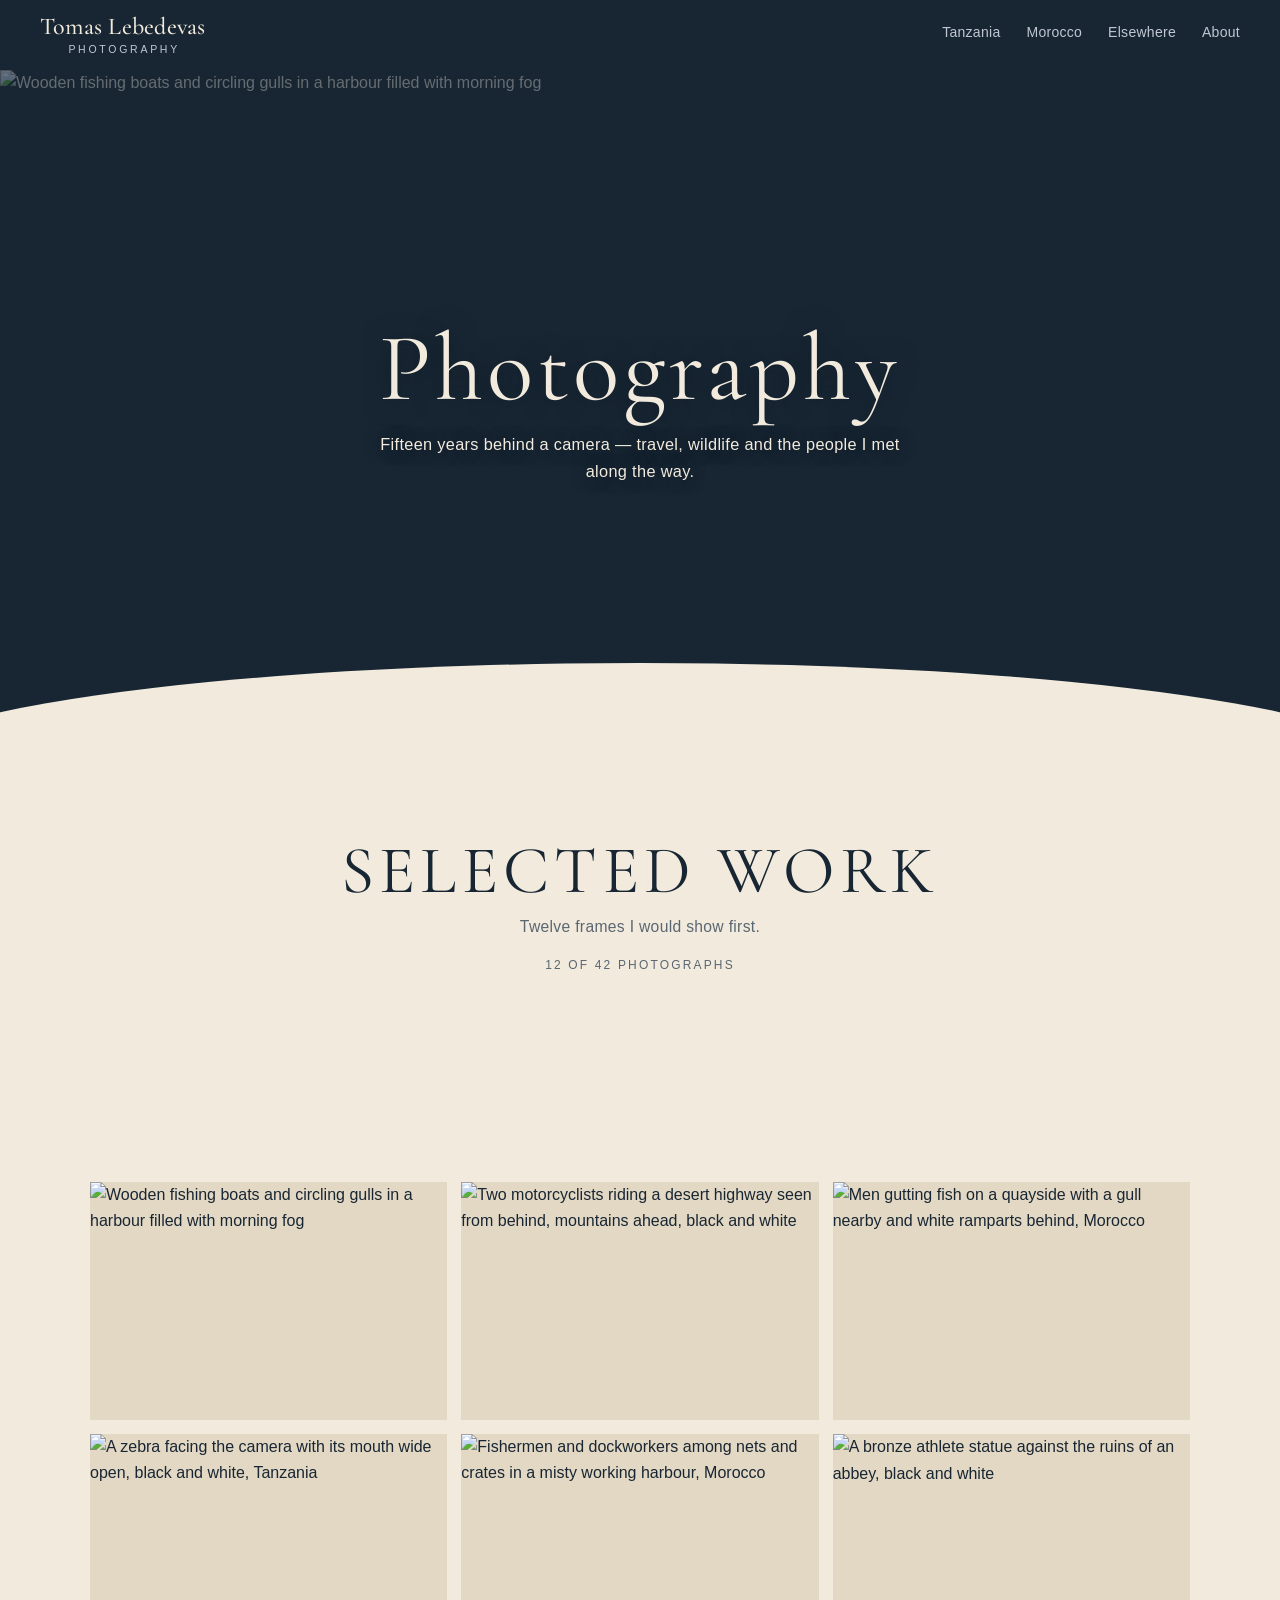
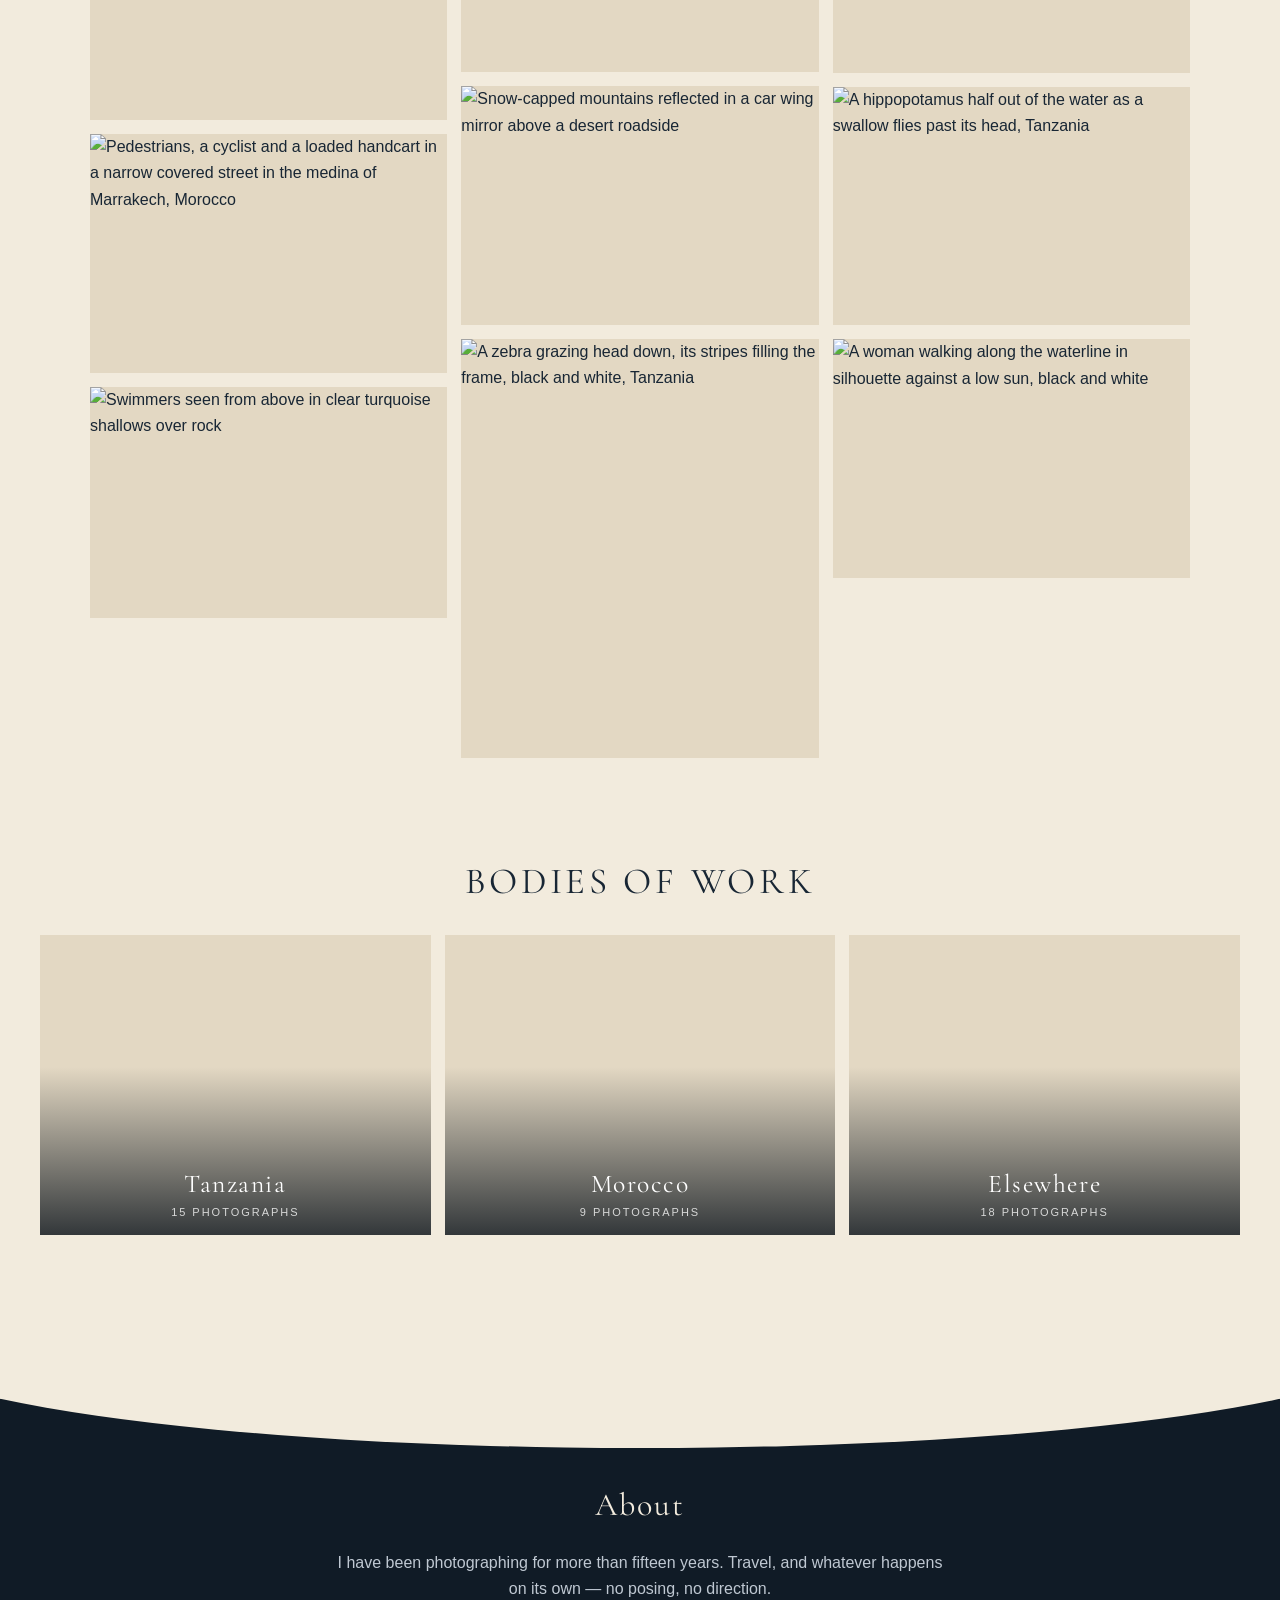
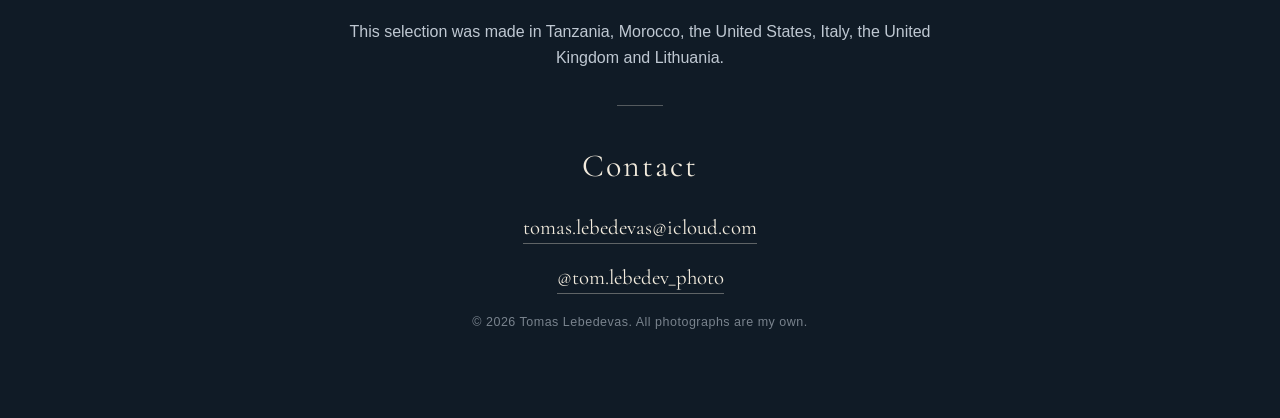
==== index.html @ 030fe17a "SEO: JSON-LD, robots meta, sitemap su nuotraukomis Struktūrizuoti duomenys (WebSite, ImageGallery, a" ====
<!doctype html>
<html lang="en">
<head>
<meta charset="utf-8">
<meta name="viewport" content="width=device-width, initial-scale=1, viewport-fit=cover">
<title>Tomas Lebedevas — Photography</title>
<meta name="description" content="Travel and wildlife photography from Vilnius, Lithuania. Work from Tanzania, Morocco, the United States, Italy and beyond.">
<meta property="og:title" content="Tomas Lebedevas — Photography">
<meta property="og:type" content="website">
<meta property="og:description" content="Travel and wildlife photography from Vilnius, Lithuania. Work from Tanzania, Morocco, the United States, Italy and beyond.">
<meta property="og:url" content="https://tomaslebedevas.photography/">
<meta property="og:image" content="https://tomaslebedevas.photography/og-image.png">
<meta property="og:image:width" content="1200">
<meta property="og:image:height" content="630">
<meta property="og:locale" content="en_GB">
<meta name="twitter:card" content="summary_large_image">
<meta name="robots" content="index, follow, max-image-preview:large, max-snippet:-1">
<link rel="canonical" href="https://tomaslebedevas.photography/">
<link rel="icon" type="image/png" sizes="32x32" href="icons/favicon-32.png">
<link rel="icon" type="image/png" sizes="48x48" href="icons/favicon-48.png">

<link rel="preconnect" href="https://fonts.googleapis.com">
<link rel="preconnect" href="https://fonts.gstatic.com" crossorigin>
<link href="https://fonts.googleapis.com/css2?family=Cormorant+Garamond:wght@400;500&display=swap" rel="stylesheet">
<link rel="stylesheet" href="assets/style.css">

<link rel="manifest" href="manifest.json">
<meta name="theme-color" content="#182634">
<link rel="apple-touch-icon" href="icons/icon-180.png">
<meta name="apple-mobile-web-app-capable" content="yes">
<meta name="apple-mobile-web-app-status-bar-style" content="black-translucent">
<meta name="apple-mobile-web-app-title" content="Photography">
<meta name="mobile-web-app-capable" content="yes">
</head>
<body>
<script type="application/ld+json">
{
  "@context": "https://schema.org",
  "@graph": [
    {
      "@type": "WebSite",
      "@id": "https://tomaslebedevas.photography/#website",
      "name": "Tomas Lebedevas \u2014 Photography",
      "url": "https://tomaslebedevas.photography/",
      "inLanguage": "en",
      "publisher": { "@id": "https://tomaslebedevas.photography/#tomas" }
    },
    {
      "@type": "ImageGallery",
      "@id": "https://tomaslebedevas.photography/",
      "name": "Tomas Lebedevas \u2014 Photography",
      "description": "Travel and wildlife photography from Vilnius, Lithuania. Work from Tanzania, Morocco, the United States, Italy and beyond.",
      "url": "https://tomaslebedevas.photography/",
      "inLanguage": "en",
      "primaryImageOfPage": "https://tomaslebedevas.photography/photos/hero/harbour-2000.jpg",
      "isPartOf": { "@id": "https://tomaslebedevas.photography/#website" },
      "author": { "@id": "https://tomaslebedevas.photography/#tomas" },
      "copyrightHolder": { "@id": "https://tomaslebedevas.photography/#tomas" },
      "hasPart": [
        { "@type": "ImageGallery", "name": "Tanzania",  "url": "https://tomaslebedevas.photography/tanzania.html" },
        { "@type": "ImageGallery", "name": "Morocco",   "url": "https://tomaslebedevas.photography/morocco.html" },
        { "@type": "ImageGallery", "name": "Elsewhere", "url": "https://tomaslebedevas.photography/elsewhere.html" }
      ]
    },
    {
      "@type": "Person",
      "@id": "https://tomaslebedevas.photography/#tomas",
      "name": "Tomas Lebedevas",
      "jobTitle": "Photographer",
      "url": "https://tomaslebedevas.photography/",
      "image": "https://tomaslebedevas.photography/og-image.png",
      "email": "tomas.lebedevas@icloud.com",
      "sameAs": ["https://www.instagram.com/tom.lebedev_photo/"],
      "address": { "@type": "PostalAddress", "addressLocality": "Vilnius", "addressCountry": "LT" },
      "knowsAbout": ["Travel photography", "Wildlife photography", "Street photography"]
    }
  ]
}
</script>
<header class="site-header">
  <a class="brand" href="index.html">Tomas Lebedevas<span>Photography</span></a>
  <nav>
    <a href="tanzania.html">Tanzania</a>
    <a href="morocco.html">Morocco</a>
    <a href="elsewhere.html">Elsewhere</a>
    <a href="index.html#about">About</a>
  </nav>
</header>
<section class="hero">
  <img class="hero__foto" src="photos/hero/harbour-2000.jpg" srcset="photos/hero/harbour-900.jpg 900w, photos/hero/harbour-1400.jpg 1400w, photos/hero/harbour-2000.jpg 2000w" sizes="100vw" alt="Wooden fishing boats and circling gulls in a harbour filled with morning fog" width="2000" height="1335" fetchpriority="high" decoding="async">
  <div class="hero__vidus">
    <h1>Photography</h1>
    <p>Fifteen years behind a camera &mdash; travel, wildlife and the people
       I met along the way.</p>
  </div>
  <div class="lankas"></div>
</section>

<main id="work">
<!-- GALLERY:START -->
<section class="sekcija" id="selected">
  <div class="sekcija__juosta sekcija__juosta--sviesi">
    <h2>Selected work</h2>
    <p>Twelve frames I would show first.</p>
    <span class="sekcija__kiekis">12 of 42 photographs</span>
  </div>
  <div class="galerija">
    <figure class="tile" role="button" tabindex="0" data-full="photos/full/Travel/DSC_0059%20%282%29.jpg">
      <img src="photos/thumb/Travel/DSC_0059%20%282%29.jpg" srcset="photos/thumb-sm/Travel/DSC_0059%20%282%29.jpg 400w, photos/thumb/Travel/DSC_0059%20%282%29.jpg 700w" sizes="(max-width:620px) 100vw, (max-width:900px) 50vw, (max-width:1220px) 33vw, 380px" alt="Wooden fishing boats and circling gulls in a harbour filled with morning fog" width="700" height="467" loading="eager" fetchpriority="high" decoding="async">
      <figcaption>Harbour in the fog</figcaption>
    </figure>
    <figure class="tile" role="button" tabindex="0" data-full="photos/full/Wildlife/DSC_0916.jpg">
      <img src="photos/thumb/Wildlife/DSC_0916.jpg" srcset="photos/thumb-sm/Wildlife/DSC_0916.jpg 400w, photos/thumb/Wildlife/DSC_0916.jpg 700w" sizes="(max-width:620px) 100vw, (max-width:900px) 50vw, (max-width:1220px) 33vw, 380px" alt="A zebra facing the camera with its mouth wide open, black and white, Tanzania" width="700" height="560" loading="eager" fetchpriority="high" decoding="async">
      <figcaption>Zebra yawning</figcaption>
    </figure>
    <figure class="tile" role="button" tabindex="0" data-full="photos/full/Travel/DSC_0008.jpg" data-vieta="Marrakech">
      <img src="photos/thumb/Travel/DSC_0008.jpg" srcset="photos/thumb-sm/Travel/DSC_0008.jpg 400w, photos/thumb/Travel/DSC_0008.jpg 700w" sizes="(max-width:620px) 100vw, (max-width:900px) 50vw, (max-width:1220px) 33vw, 380px" alt="Pedestrians, a cyclist and a loaded handcart in a narrow covered street in the medina of Marrakech, Morocco" width="700" height="468" loading="lazy" decoding="async">
      <figcaption>Marrakech alley</figcaption>
    </figure>
    <figure class="tile" role="button" tabindex="0" data-full="photos/full/People/DSC_0683.jpg">
      <img src="photos/thumb/People/DSC_0683.jpg" srcset="photos/thumb-sm/People/DSC_0683.jpg 400w, photos/thumb/People/DSC_0683.jpg 700w" sizes="(max-width:620px) 100vw, (max-width:900px) 50vw, (max-width:1220px) 33vw, 380px" alt="Swimmers seen from above in clear turquoise shallows over rock" width="700" height="454" loading="lazy" decoding="async">
      <figcaption>Clear water</figcaption>
    </figure>
    <figure class="tile" role="button" tabindex="0" data-full="photos/full/Travel/_DSC0031.jpg">
      <img src="photos/thumb/Travel/_DSC0031.jpg" srcset="photos/thumb-sm/Travel/_DSC0031.jpg 400w, photos/thumb/Travel/_DSC0031.jpg 700w" sizes="(max-width:620px) 100vw, (max-width:900px) 50vw, (max-width:1220px) 33vw, 380px" alt="Two motorcyclists riding a desert highway seen from behind, mountains ahead, black and white" width="700" height="467" loading="lazy" decoding="async">
      <figcaption>Motorcycles in the desert</figcaption>
    </figure>
    <figure class="tile" role="button" tabindex="0" data-full="photos/full/People/DSC_0080%20%282%29.jpg">
      <img src="photos/thumb/People/DSC_0080%20%282%29.jpg" srcset="photos/thumb-sm/People/DSC_0080%20%282%29.jpg 400w, photos/thumb/People/DSC_0080%20%282%29.jpg 700w" sizes="(max-width:620px) 100vw, (max-width:900px) 50vw, (max-width:1220px) 33vw, 380px" alt="Fishermen and dockworkers among nets and crates in a misty working harbour, Morocco" width="700" height="467" loading="lazy" decoding="async">
      <figcaption>Fishing harbour</figcaption>
    </figure>
    <figure class="tile" role="button" tabindex="0" data-full="photos/full/Travel/_DSC0162-2.jpg">
      <img src="photos/thumb/Travel/_DSC0162-2.jpg" srcset="photos/thumb-sm/Travel/_DSC0162-2.jpg 400w, photos/thumb/Travel/_DSC0162-2.jpg 700w" sizes="(max-width:620px) 100vw, (max-width:900px) 50vw, (max-width:1220px) 33vw, 380px" alt="Snow-capped mountains reflected in a car wing mirror above a desert roadside" width="700" height="467" loading="lazy" decoding="async">
      <figcaption>Mountains in the mirror</figcaption>
    </figure>
    <figure class="tile" role="button" tabindex="0" data-full="photos/full/Wildlife/DSC_0154-2.jpg">
      <img src="photos/thumb/Wildlife/DSC_0154-2.jpg" srcset="photos/thumb-sm/Wildlife/DSC_0154-2.jpg 400w, photos/thumb/Wildlife/DSC_0154-2.jpg 700w" sizes="(max-width:620px) 100vw, (max-width:900px) 50vw, (max-width:1220px) 33vw, 380px" alt="A zebra grazing head down, its stripes filling the frame, black and white, Tanzania" width="596" height="700" loading="lazy" decoding="async">
      <figcaption>Stripes up close</figcaption>
    </figure>
    <figure class="tile" role="button" tabindex="0" data-full="photos/full/People/DSC_0318%20%282%29.jpg">
      <img src="photos/thumb/People/DSC_0318%20%282%29.jpg" srcset="photos/thumb-sm/People/DSC_0318%20%282%29.jpg 400w, photos/thumb/People/DSC_0318%20%282%29.jpg 700w" sizes="(max-width:620px) 100vw, (max-width:900px) 50vw, (max-width:1220px) 33vw, 380px" alt="Men gutting fish on a quayside with a gull nearby and white ramparts behind, Morocco" width="700" height="468" loading="lazy" decoding="async">
      <figcaption>Fish market</figcaption>
    </figure>
    <figure class="tile" role="button" tabindex="0" data-full="photos/full/Travel/_DSC0427.jpg" data-vieta="Whitby">
      <img src="photos/thumb/Travel/_DSC0427.jpg" srcset="photos/thumb-sm/Travel/_DSC0427.jpg 400w, photos/thumb/Travel/_DSC0427.jpg 700w" sizes="(max-width:620px) 100vw, (max-width:900px) 50vw, (max-width:1220px) 33vw, 380px" alt="A bronze athlete statue against the ruins of an abbey, black and white" width="700" height="467" loading="lazy" decoding="async">
      <figcaption>Statue among ruins</figcaption>
    </figure>
    <figure class="tile" role="button" tabindex="0" data-full="photos/full/Wildlife/DSC_0167-2.jpg">
      <img src="photos/thumb/Wildlife/DSC_0167-2.jpg" srcset="photos/thumb-sm/Wildlife/DSC_0167-2.jpg 400w, photos/thumb/Wildlife/DSC_0167-2.jpg 700w" sizes="(max-width:620px) 100vw, (max-width:900px) 50vw, (max-width:1220px) 33vw, 380px" alt="A hippopotamus half out of the water as a swallow flies past its head, Tanzania" width="700" height="467" loading="lazy" decoding="async">
      <figcaption>Hippo and swallow</figcaption>
    </figure>
    <figure class="tile" role="button" tabindex="0" data-full="photos/full/People/DSC_0519%20%282%29.jpg">
      <img src="photos/thumb/People/DSC_0519%20%282%29.jpg" srcset="photos/thumb-sm/People/DSC_0519%20%282%29.jpg 400w, photos/thumb/People/DSC_0519%20%282%29.jpg 700w" sizes="(max-width:620px) 100vw, (max-width:900px) 50vw, (max-width:1220px) 33vw, 380px" alt="A woman walking along the waterline in silhouette against a low sun, black and white" width="700" height="467" loading="lazy" decoding="async">
      <figcaption>Along the shore</figcaption>
    </figure>
  </div>
</section>

<section class="kunai">
  <h2>Bodies of work</h2>
  <div class="kunai__eile">
    <a class="kunas" href="tanzania.html">
      <img src="photos/thumb/Wildlife/DSC_0916.jpg" srcset="photos/thumb-sm/Wildlife/DSC_0916.jpg 400w, photos/thumb/Wildlife/DSC_0916.jpg 700w" sizes="(max-width:620px) 100vw, 33vw" alt="" width="700" height="560" loading="lazy" decoding="async">
      <span class="kunas__vardas">Tanzania</span>
      <span class="kunas__kiekis">15 photographs</span>
    </a>
    <a class="kunas" href="morocco.html">
      <img src="photos/thumb/Travel/DSC_0008.jpg" srcset="photos/thumb-sm/Travel/DSC_0008.jpg 400w, photos/thumb/Travel/DSC_0008.jpg 700w" sizes="(max-width:620px) 100vw, 33vw" alt="" width="700" height="468" loading="lazy" decoding="async">
      <span class="kunas__vardas">Morocco</span>
      <span class="kunas__kiekis">9 photographs</span>
    </a>
    <a class="kunas" href="elsewhere.html">
      <img src="photos/thumb/Travel/DSC_0059%20%282%29.jpg" srcset="photos/thumb-sm/Travel/DSC_0059%20%282%29.jpg 400w, photos/thumb/Travel/DSC_0059%20%282%29.jpg 700w" sizes="(max-width:620px) 100vw, 33vw" alt="" width="700" height="467" loading="lazy" decoding="async">
      <span class="kunas__vardas">Elsewhere</span>
      <span class="kunas__kiekis">18 photographs</span>
    </a>
  </div>
</section>
<!-- GALLERY:END -->
</main>

<footer class="puslapio-galas" id="about">
  <div class="lankas lankas--virsus"></div>
  <div class="vidus">
    <h2>About</h2>
    <p>
      I have been photographing for more than fifteen years. Travel, and whatever
      happens on its own &mdash; no posing, no direction.
    </p>
    <p>
      This selection was made in Tanzania, Morocco, the United States, Italy,
      the United Kingdom and Lithuania.
    </p>

    <div class="skyrikis"></div>

    <h2 id="contact">Contact</h2>
    <p><a class="pastas" href="mailto:tomas.lebedevas@icloud.com">tomas.lebedevas@icloud.com</a></p>
    <p><a class="pastas" href="https://www.instagram.com/tom.lebedev_photo/" target="_blank" rel="me noopener">@tom.lebedev_photo</a></p>
    <p class="fine">&copy; 2026 Tomas Lebedevas. All photographs are my own.</p>
  </div>
</footer>

<div class="lightbox" id="lightbox" role="dialog" aria-modal="true" aria-label="Photo viewer" hidden>
  <button class="lb-close" id="lbClose" aria-label="Close">&times;</button>
  <button class="lb-nav lb-prev" id="lbPrev" aria-label="Previous">&#8249;</button>
  <img id="lbImg" alt="">
  <button class="lb-nav lb-next" id="lbNext" aria-label="Next">&#8250;</button>
  <div class="lb-caption" id="lbCaption"></div>
</div>

<script src="assets/app.js"></script>
<script>
  if ("serviceWorker" in navigator) {
    window.addEventListener("load", function () { navigator.serviceWorker.register("sw.js"); });
  }
</script>
</body>
</html>
---- assets/style.css ----
/* ===================================================================
   Tomas Lebedevas — Fotografija
   Rašalo mėlyna + smėlis, serifinė tipografija, teminės sekcijos.
   =================================================================== */

:root{
  /* Paletė: rašalo mėlyna + smėlis. Mėlyna sąmoningai gili ir
     prislopinta - tokia tamsi veikia beveik kaip juoda ir nekonkuruoja
     su kadrais, bet spalva dar atpažįstama. Šiltas smėlis atsveria. */
  --tamsi:      #182634;
  --tamsi-gili: #101b26;
  --krem:       #f2ebdd;
  --krem-sokis: #e3d8c3;   /* plyteles fonas, kol nuotrauka dar nekrauta */
  --tekstas:    #182634;
  --tekstas-svelnus: #5a6672;
  --ant-tamsios: #f2ebdd;
  --ant-tamsios-svelnus: #bfc8d2;
  --linija:     #dccfb7;

  --serif: "Cormorant Garamond", Georgia, "Times New Roman", serif;
  --sans: -apple-system, BlinkMacSystemFont, "Segoe UI", Roboto, Helvetica, Arial, sans-serif;

  --max: 1440px;
  --tarpas: 14px;

  /* Galerijos stulpeliu kiekis. Keiciamas per media uzklausas ir
     atskirai "Selected work" sekcijai, todel visur tik viena vieta. */
  --stulpeliai: 4;

  /* Lipni antraste. Naudojama ir sekciju scroll-margin skaiciavimui,
     kad nuoroda i #travel nenuslinktu po antraste. */
  --antrastes-h: 72px;
}

*{box-sizing:border-box}
html{scroll-behavior:smooth}
body{
  margin:0;
  background:var(--krem);
  color:var(--tekstas);
  font:16px/1.65 var(--sans);
  -webkit-font-smoothing:antialiased;
}
a{color:inherit;text-decoration:none}
img{max-width:100%}

/* --- Antraštė ------------------------------------------------------ */
.site-header{
  position:sticky;top:0;z-index:60;
  display:flex;align-items:center;justify-content:space-between;gap:24px;
  padding:calc(14px + env(safe-area-inset-top)) calc(40px + env(safe-area-inset-right)) 14px calc(40px + env(safe-area-inset-left));
  background:var(--tamsi);
  color:var(--ant-tamsios);
}
/* Vardas ir po juo smulkus "Photography" - identiteto zenklas, o ne
   viena ilga eilute. Ta pati smulki isretinta tipografija kaip
   .sekcija__kiekis ir lightbox meta eiluteje. */
.brand{
  display:block;
  font-family:var(--serif);
  font-size:24px;font-weight:500;letter-spacing:.01em;line-height:1.12;
}
.brand span{
  display:block;
  margin-top:3px;
  font-family:var(--sans);
  font-size:10.5px;font-weight:400;
  letter-spacing:.26em;text-transform:uppercase;
  color:var(--ant-tamsios-svelnus);
  /* Centruojam po vardu. Del letter-spacing po paskutine raide lieka
     tarpas, todel be sios kompensacijos eilute optiskai pasislinktu
     i desine. */
  text-align:center;
  margin-right:-.26em;
}
.site-header nav{display:flex;gap:26px;font-size:14px;letter-spacing:.02em}
.site-header nav a{color:var(--ant-tamsios-svelnus);padding-bottom:3px;border-bottom:1px solid transparent}
.site-header nav a:hover{color:var(--ant-tamsios);border-bottom-color:var(--ant-tamsios)}
/* Kuriame puslapyje esam - zymima generuojant HTML. */
.site-header nav a[aria-current]{color:var(--ant-tamsios);border-bottom-color:var(--ant-tamsios)}

/* --- Titulinio įžanga: nuotrauka per visą plotį ---------------------- */
/* Fotografo puslapyje pirmas ekranas turi buti fotografija, o ne
   spalvotas staciakampis. Kadras parinktas blankus ir miglotas -
   tekstas ant jo gulasi nekonkuruodamas. */
.hero{
  position:relative;
  min-height:min(78vh,780px);
  display:flex;align-items:center;justify-content:center;
  overflow:hidden;
  background:var(--tamsi);
  color:var(--ant-tamsios);
}
.hero__foto{
  position:absolute;inset:0;
  width:100%;height:100%;
  object-fit:cover;display:block;
}
/* Uzdanga: be jos tekstas ant sviesaus dangaus nebutu iskaitomas.
   Melynas atspalvis riso hero su palete. */
.hero::after{
  content:'';position:absolute;inset:0;
  background:linear-gradient(rgba(24,38,52,.66),rgba(24,38,52,.34) 45%,rgba(24,38,52,.58));
}
.hero__vidus{
  position:relative;z-index:2;
  text-align:center;
  padding:96px 28px 132px;
}
.hero .lankas{z-index:3}
.hero h1{
  font-family:var(--serif);
  margin:0 0 14px;
  font-size:clamp(3rem,8vw,6rem);
  font-weight:400;letter-spacing:.04em;line-height:1;
  text-shadow:0 1px 24px rgba(10,17,24,.5);
}
.hero p{
  margin:0 auto;max-width:34em;
  color:var(--krem);
  font-size:1.02rem;letter-spacing:.02em;
  text-shadow:0 1px 16px rgba(10,17,24,.6);
}

/* Lenktas perėjimas iš tamsios juostos į kreminę.
   Elipsė platesnė už ekraną, todėl lankas švelnus.
   Rodom tik du: viena ten, kur tamsi puslapio pradzia atsiveria i
   nuotraukas, ir viena puslapio gale. Anksciau ju buvo sesi ir jie
   virto sablonu; be to hero lankas atsidurdavo tarp dvieju tamsiu
   juostu ir palikdavo keista smelio ruozeli. */
.lankas{
  position:absolute;left:-10%;right:-10%;bottom:-1px;
  height:110px;
  background:var(--krem);
  border-radius:50% 50% 0 0 / 100% 100% 0 0;
}
.lankas--virsus{
  top:-1px;bottom:auto;
  border-radius:0 0 50% 50% / 0 0 100% 100%;
}

/* --- Sekcija ------------------------------------------------------- */
.sekcija{
  margin:0 0 10px;
  /* Kad #travel ir kt. nuorodos nenuslystu po lipnia antraste. */
  scroll-margin-top:var(--antrastes-h);
}

.sekcija__juosta{
  position:relative;
  background:var(--tamsi);color:var(--ant-tamsios);
  text-align:center;
  padding:68px 28px 76px;
}
.sekcija__juosta h1,
.sekcija__juosta h2{
  font-family:var(--serif);
  margin:0 0 10px;
  font-size:clamp(2.4rem,6vw,4.2rem);
  font-weight:400;letter-spacing:.08em;text-transform:uppercase;line-height:1;
}
.sekcija__juosta p{
  margin:0 auto;max-width:32em;
  color:var(--ant-tamsios-svelnus);
  font-size:.98rem;letter-spacing:.02em;
}
/* Be opacity: su .7 kontrastas buvo 3.6:1, o tai maziausias
   ir labiausiai isretintas tekstas puslapyje. Dabar 5.6:1. */
.sekcija__kiekis{
  display:block;margin-top:16px;
  font-size:12px;letter-spacing:.18em;text-transform:uppercase;
  color:var(--ant-tamsios-svelnus);
}
/* Tituliniame po hero nuotrauka tamsi juosta butu per sunki - antraste
   ten guli ant smelio. Tamsios juostos lieka darbu puslapiams. */
.sekcija__juosta--sviesi{
  background:none;color:var(--tekstas);
  padding:66px 28px 8px;
}
.sekcija__juosta--sviesi p{color:var(--tekstas-svelnus)}
.sekcija__juosta--sviesi .sekcija__kiekis{color:var(--tekstas-svelnus)}

/* Lankas tik ties pirmaja juosta - ten tamsa atsiveria i nuotraukas. */
.sekcija .lankas{display:none}
.sekcija:first-of-type .sekcija__juosta{
  overflow:hidden;
  padding-bottom:150px;
  /* Hero aukstis islenda trupmeninis, o dvi gretimos vienodos spalvos
     dezes tokiu atveju gali palikti plauko linija. 1px persidengimas
     ta panaikina - tas pats triukas kaip lanko bottom:-1px. */
  margin-top:-1px;
}
.sekcija:first-of-type .sekcija__juosta .lankas{display:block}

/* --- Galerija ------------------------------------------------------ */
/* Murinis isdestymas. Nuotrauku proporcijos ivairios (3:2, 4:5, staciai),
   o tinklelyje su vienoda eilute auksciausias kadras diktavo eiles auksti
   ir po zemesniais likdavo iki 26% tusciu vietu. Stulpeliai supakuoja be
   tarpu ir nieko neapkarpo - kaina tik ta, kad skaitymo eile vertikali. */
.galerija{
  max-width:var(--max);
  margin:0 auto;
  padding:56px calc(40px + env(safe-area-inset-left)) 76px calc(40px + env(safe-area-inset-right));
  column-count:var(--stulpeliai);
  column-gap:var(--tarpas);
}
/* Kuruota atranka - platesni kadrai, maziau stulpeliu. */
#selected .galerija{--stulpeliai:3;max-width:1180px}

.tile{
  break-inside:avoid;
  margin:0 0 var(--tarpas);padding:0;border:0;
  position:relative;overflow:hidden;
  background:var(--krem-sokis);
  cursor:zoom-in;
}
.tile img{
  width:100%;height:auto;display:block;
  transition:transform .6s ease;
}
.tile:hover img{transform:scale(1.035)}
.tile:focus-visible{outline:2px solid var(--tamsi);outline-offset:3px}
.tile figcaption{
  position:absolute;left:0;right:0;bottom:0;
  padding:30px 16px 14px;
  font-family:var(--serif);
  font-size:1.05rem;letter-spacing:.02em;text-align:left;color:#fff;
  background:linear-gradient(transparent,rgba(12,20,28,.8));
  opacity:0;transition:opacity .3s;
}
.tile:hover figcaption,.tile:focus-visible figcaption{opacity:1}

.empty{column-span:all;text-align:center;color:var(--tekstas-svelnus);padding:60px 0}
.empty code{background:var(--krem-sokis);padding:2px 6px;border-radius:3px;font-size:.9em}

/* --- Darbų kūnai (titulinio įėjimai) -------------------------------- */
.kunai{
  max-width:var(--max);
  margin:0 auto;
  padding:8px calc(40px + env(safe-area-inset-left)) 104px calc(40px + env(safe-area-inset-right));
}
.kunai h2{
  font-family:var(--serif);
  font-size:clamp(1.7rem,3vw,2.3rem);
  font-weight:400;letter-spacing:.1em;text-transform:uppercase;
  margin:0 0 22px;text-align:center;
}
.kunai__eile{
  display:grid;
  grid-template-columns:repeat(3,1fr);
  gap:var(--tarpas);
}
.kunas{
  position:relative;display:block;overflow:hidden;
  background:var(--krem-sokis);
}
.kunas img{
  width:100%;height:clamp(200px,24vw,300px);
  object-fit:cover;display:block;
  transition:transform .6s ease;
}
.kunas:hover img{transform:scale(1.04)}
.kunas:focus-visible{outline:2px solid var(--tamsi);outline-offset:3px}
.kunas__vardas,.kunas__kiekis{
  position:relative;z-index:2;display:block;text-align:center;color:#fff;
}
/* Uzdanga po tekstu - kitaip vardas ant sviesaus kadro dingtu. */
.kunas::after{
  content:'';position:absolute;left:0;right:0;bottom:0;height:56%;
  background:linear-gradient(transparent,rgba(12,20,28,.82));
}
.kunas__vardas{
  position:absolute;left:0;right:0;bottom:30px;
  font-family:var(--serif);font-size:1.6rem;letter-spacing:.06em;
}
.kunas__kiekis{
  position:absolute;left:0;right:0;bottom:14px;
  font-size:11px;letter-spacing:.18em;text-transform:uppercase;
  color:rgba(255,255,255,.78);
}

/* --- Kitas darbų kūnas (puslapio apačioje) -------------------------- */
.toliau{
  max-width:var(--max);
  margin:0 auto;
  padding:0 calc(40px + env(safe-area-inset-right)) 104px calc(40px + env(safe-area-inset-left));
  text-align:right;
}
.toliau a{
  display:inline-block;
  font-family:var(--serif);font-size:1.9rem;letter-spacing:.04em;
  border-bottom:1px solid var(--linija);padding-bottom:4px;
}
.toliau a:hover{border-bottom-color:var(--tekstas)}
.toliau span{
  display:block;
  font-family:var(--sans);font-size:11px;font-weight:400;
  letter-spacing:.2em;text-transform:uppercase;
  color:var(--tekstas-svelnus);
  margin-bottom:4px;
}

/* --- Apie / kontaktai ---------------------------------------------- */
.puslapio-galas{
  position:relative;
  overflow:hidden;   /* tas pats - lankas neturi tempti horizontalios slinkties */
  background:var(--tamsi-gili);color:var(--ant-tamsios);
  padding:140px 28px calc(70px + env(safe-area-inset-bottom));
}
.vidus{max-width:620px;margin:0 auto;text-align:center}
.puslapio-galas h2{
  font-family:var(--serif);
  font-size:2rem;font-weight:400;letter-spacing:.06em;
  margin:0 0 18px;
}
.puslapio-galas p{color:var(--ant-tamsios-svelnus);margin:0 0 16px}
.puslapio-galas a.pastas{
  font-family:var(--serif);font-size:1.3rem;
  color:var(--ant-tamsios);border-bottom:1px solid rgba(242,235,221,.35);
  padding-bottom:3px;
}
.puslapio-galas a.pastas:hover{border-bottom-color:var(--ant-tamsios)}
.skyrikis{
  width:46px;height:1px;background:rgba(242,235,221,.3);
  margin:34px auto;
}
.fine{font-size:12.5px;letter-spacing:.04em;opacity:.6}

/* --- Lightbox ------------------------------------------------------ */
.lightbox{
  position:fixed;inset:0;z-index:100;
  display:flex;align-items:center;justify-content:center;
  background:rgba(10,17,24,.975);
}
.lightbox[hidden]{display:none}
.lightbox img{max-width:92vw;max-height:84vh;object-fit:contain}
.lb-close,.lb-nav{
  position:absolute;background:none;border:0;color:var(--krem);
  cursor:pointer;line-height:1;opacity:.6;transition:opacity .2s;
}
.lb-close:hover,.lb-nav:hover{opacity:1}
.lb-close{top:calc(22px + env(safe-area-inset-top));right:28px;font-size:34px}
.lb-nav{top:50%;transform:translateY(-50%);font-size:50px;padding:12px 22px}
.lb-prev{left:6px}
.lb-next{right:6px}
.lb-caption{
  position:absolute;bottom:calc(26px + env(safe-area-inset-bottom));left:0;right:0;
  text-align:center;color:var(--krem);
  font-family:var(--serif);font-size:1.15rem;letter-spacing:.03em;
}
.lb-caption span{
  display:block;margin-top:5px;
  font-family:var(--sans);font-size:11.5px;letter-spacing:.16em;
  text-transform:uppercase;opacity:.55;
}

/* --- Platus ekranai ------------------------------------------------ */
@media(max-width:1200px){
  :root{--stulpeliai:3}
  #selected .galerija{--stulpeliai:3}
}
@media(max-width:900px){
  :root{--stulpeliai:2}
  #selected .galerija{--stulpeliai:2}
}

/* --- Planšetė / didelis telefonas ----------------------------------- */
@media(max-width:760px){
  :root{--antrastes-h:108px}
  .site-header{
    flex-direction:column;gap:12px;
    padding:calc(16px + env(safe-area-inset-top)) 18px 14px;
  }
  .brand{font-size:20px}
  .brand span{font-size:9.5px;letter-spacing:.22em}
  .site-header nav{gap:18px;font-size:13px}
  .hero{min-height:min(66vh,560px)}
  .hero__vidus{padding:64px 20px 96px}
  .sekcija__juosta{padding:52px 22px 58px}
  .sekcija__juosta--sviesi{padding:44px 22px 4px}
  /* "Selected work" yra du zodziai - be sito telefone luztu i dvi eilutes */
  .sekcija__juosta--sviesi h2{font-size:clamp(1.75rem,7vw,4.2rem)}
  .sekcija:first-of-type .sekcija__juosta{padding-bottom:100px}
  .lankas{height:70px}
  .kunai{padding:4px 14px 72px}
  .kunai__eile{grid-template-columns:1fr;gap:8px}
  .kunas img{height:190px}
  .toliau{padding:0 18px 72px}
  .toliau a{font-size:1.5rem}
  .galerija{padding:32px 10px 44px;column-gap:8px}
  .tile{margin-bottom:8px}
  .tile figcaption{display:none}
  .puslapio-galas{padding:100px 22px calc(56px + env(safe-area-inset-bottom))}
  .lb-nav{font-size:36px;padding:10px}
}

/* --- Telefonas ------------------------------------------------------ */
/* Kadras dviejuose stulpeliuose su paraštėmis buvo ~174x116 px - per mazas,
   kad i ji ziuretum. Nuimam sonines paraštes ir daliname pagal paskirti:
   kuruota atranka - per visa ploti po viena (tie 20 kadru to verti),
   naršymo sekcijos - po du, kitaip 122 nuotrauku puslapis issitemptu
   i beveik 50 000 px slinkties. */
@media(max-width:620px){
  :root{--stulpeliai:2}
  .galerija{padding:26px 0 38px;column-gap:3px}
  .tile{margin-bottom:3px;background:none}
  .tile:hover img{transform:none}

  #selected .galerija{--stulpeliai:1;padding-bottom:30px}
  #selected .tile{margin-bottom:24px}
  .kunai{padding-left:0;padding-right:0}
  .kunai h2{padding:0 18px}
  .kunas img{height:210px}
  /* Pavadinima rodom tik ten, kur kadras pilno plocio - hover telefone
     neegzistuoja, tad kitaip antrasciu isvis nebutu matyti. */
  #selected .tile figcaption{
    display:block;position:static;
    opacity:1;background:none;
    color:var(--tekstas-svelnus);
    padding:9px 18px 0;
    font-size:.98rem;
  }
}

@media(prefers-reduced-motion:reduce){
  *{transition:none!important;animation:none!important}
  html{scroll-behavior:auto}
}
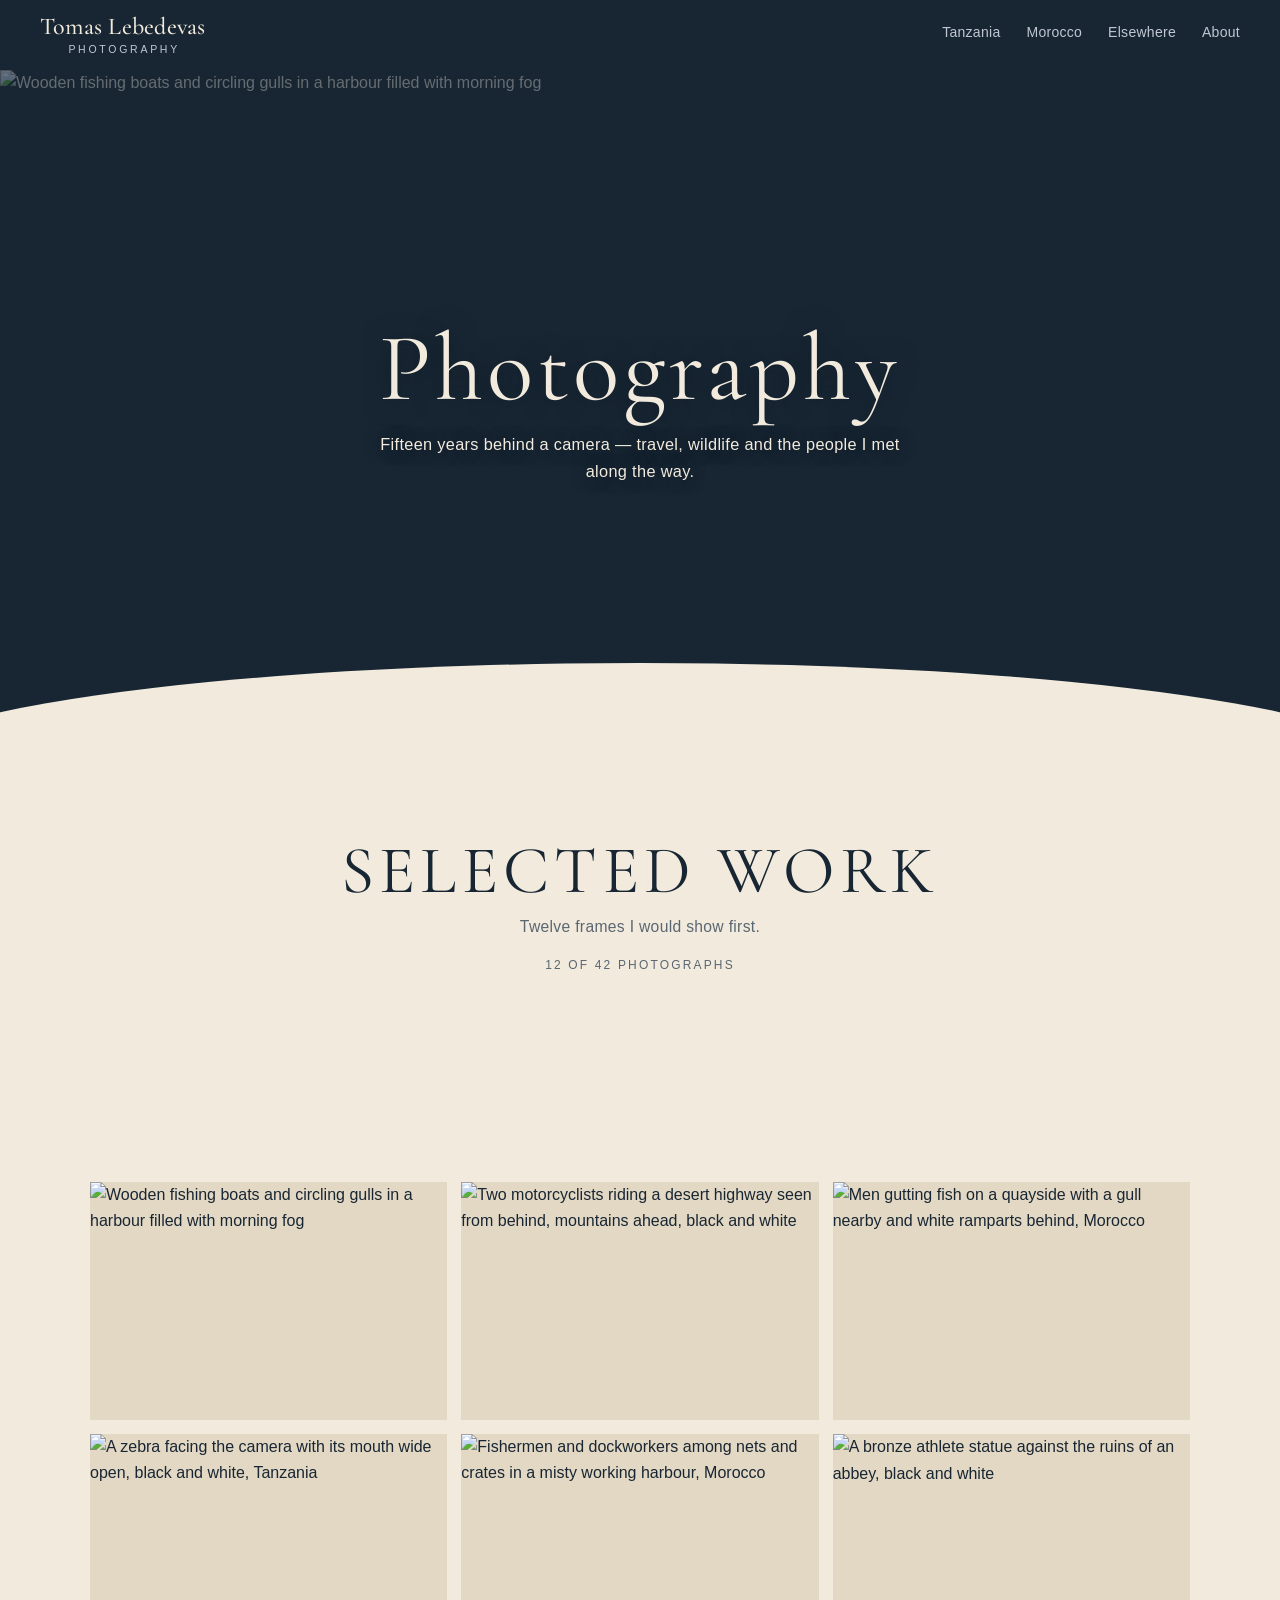
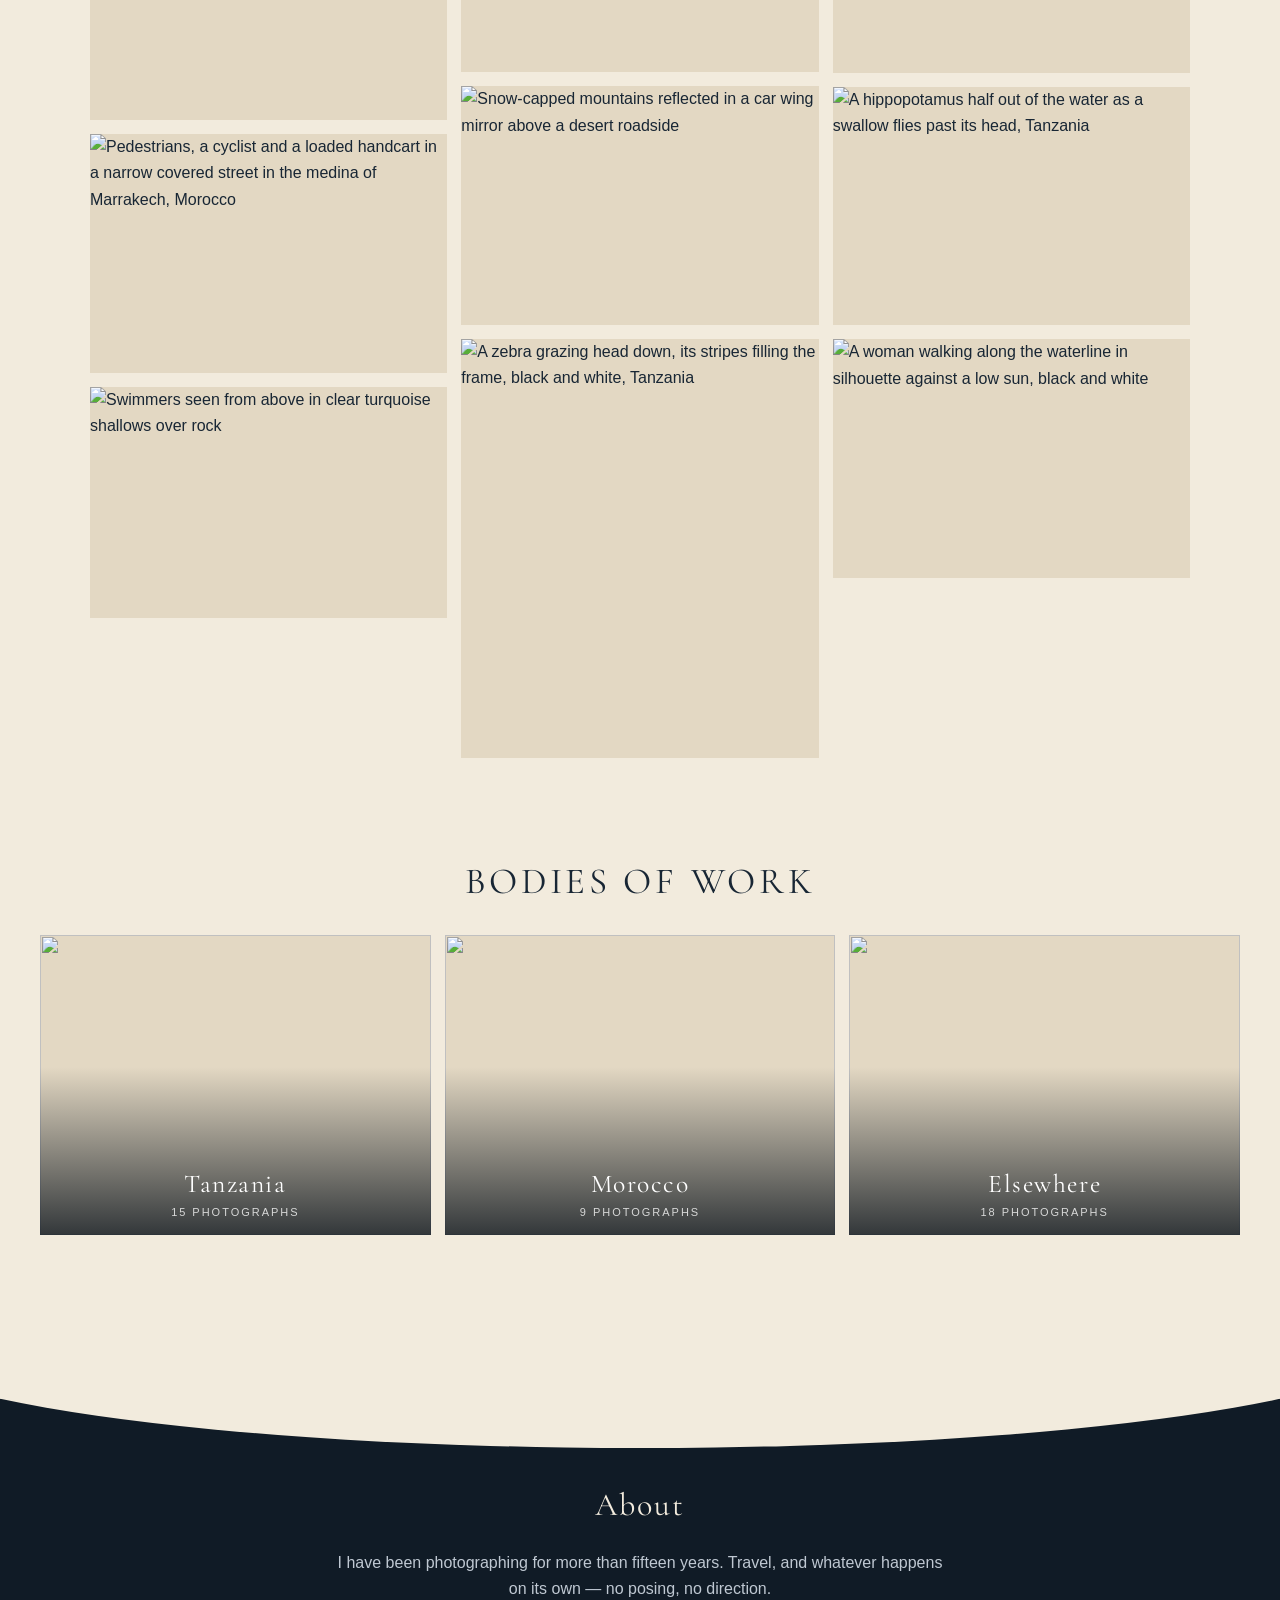
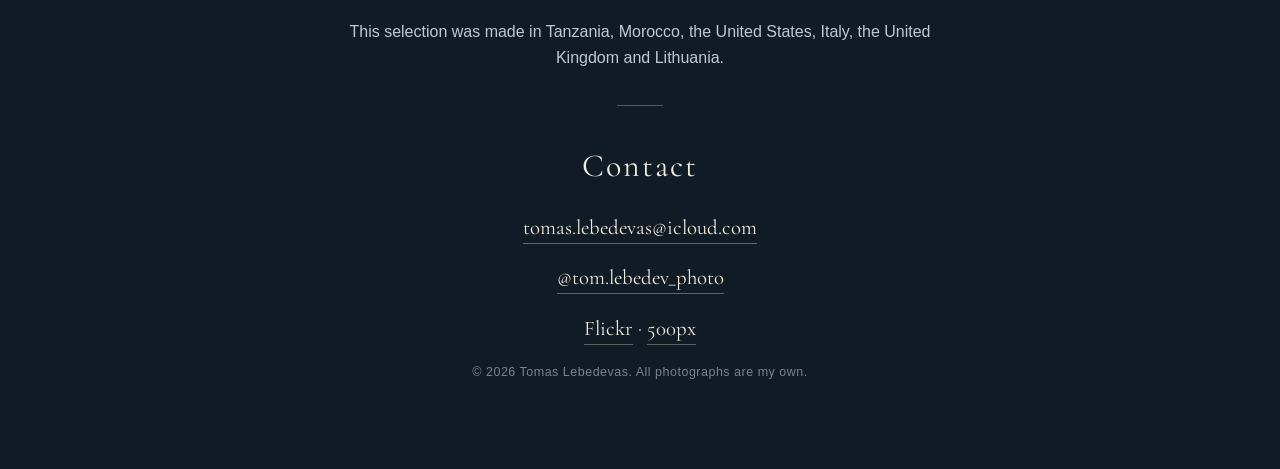
==== commit 9d00966d: "Add Flickr and 500px photography links" ====
--- a/index.html
+++ b/index.html
@@ -70,7 +70,7 @@
       "url": "https://tomaslebedevas.photography/",
       "image": "https://tomaslebedevas.photography/og-image.png",
       "email": "tomas.lebedevas@icloud.com",
-      "sameAs": ["https://www.instagram.com/tom.lebedev_photo/"],
+      "sameAs": ["https://www.instagram.com/tom.lebedev_photo/", "https://www.flickr.com/photos/188441274@N06/", "https://500px.com/p/TomasLebedevas"],
       "address": { "@type": "PostalAddress", "addressLocality": "Vilnius", "addressCountry": "LT" },
       "knowsAbout": ["Travel photography", "Wildlife photography", "Street photography"]
     }
@@ -197,6 +197,7 @@
     <h2 id="contact">Contact</h2>
     <p><a class="pastas" href="mailto:tomas.lebedevas@icloud.com">tomas.lebedevas@icloud.com</a></p>
     <p><a class="pastas" href="https://www.instagram.com/tom.lebedev_photo/" target="_blank" rel="me noopener">@tom.lebedev_photo</a></p>
+    <p><a class="pastas" href="https://www.flickr.com/photos/188441274@N06/" target="_blank" rel="me noopener">Flickr</a> &middot; <a class="pastas" href="https://500px.com/p/TomasLebedevas" target="_blank" rel="me noopener">500px</a></p>
     <p class="fine">&copy; 2026 Tomas Lebedevas. All photographs are my own.</p>
   </div>
 </footer>
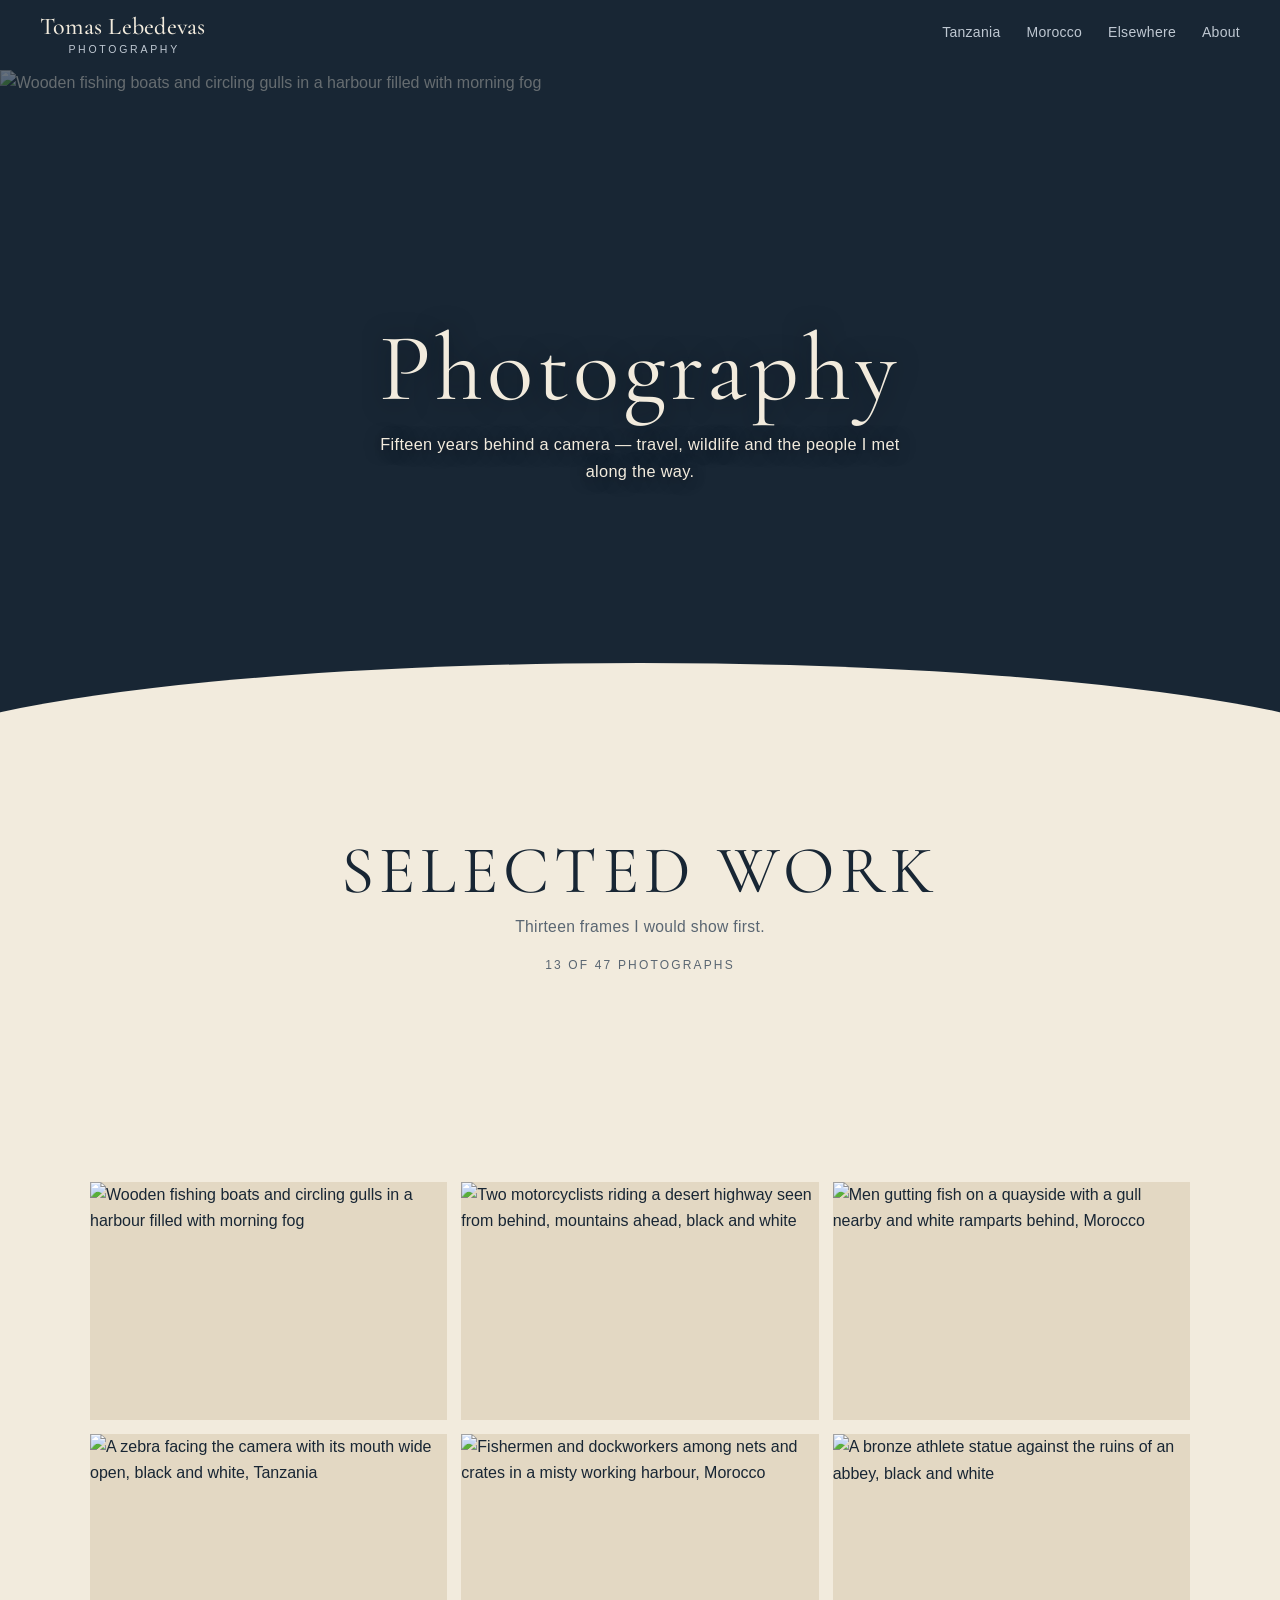
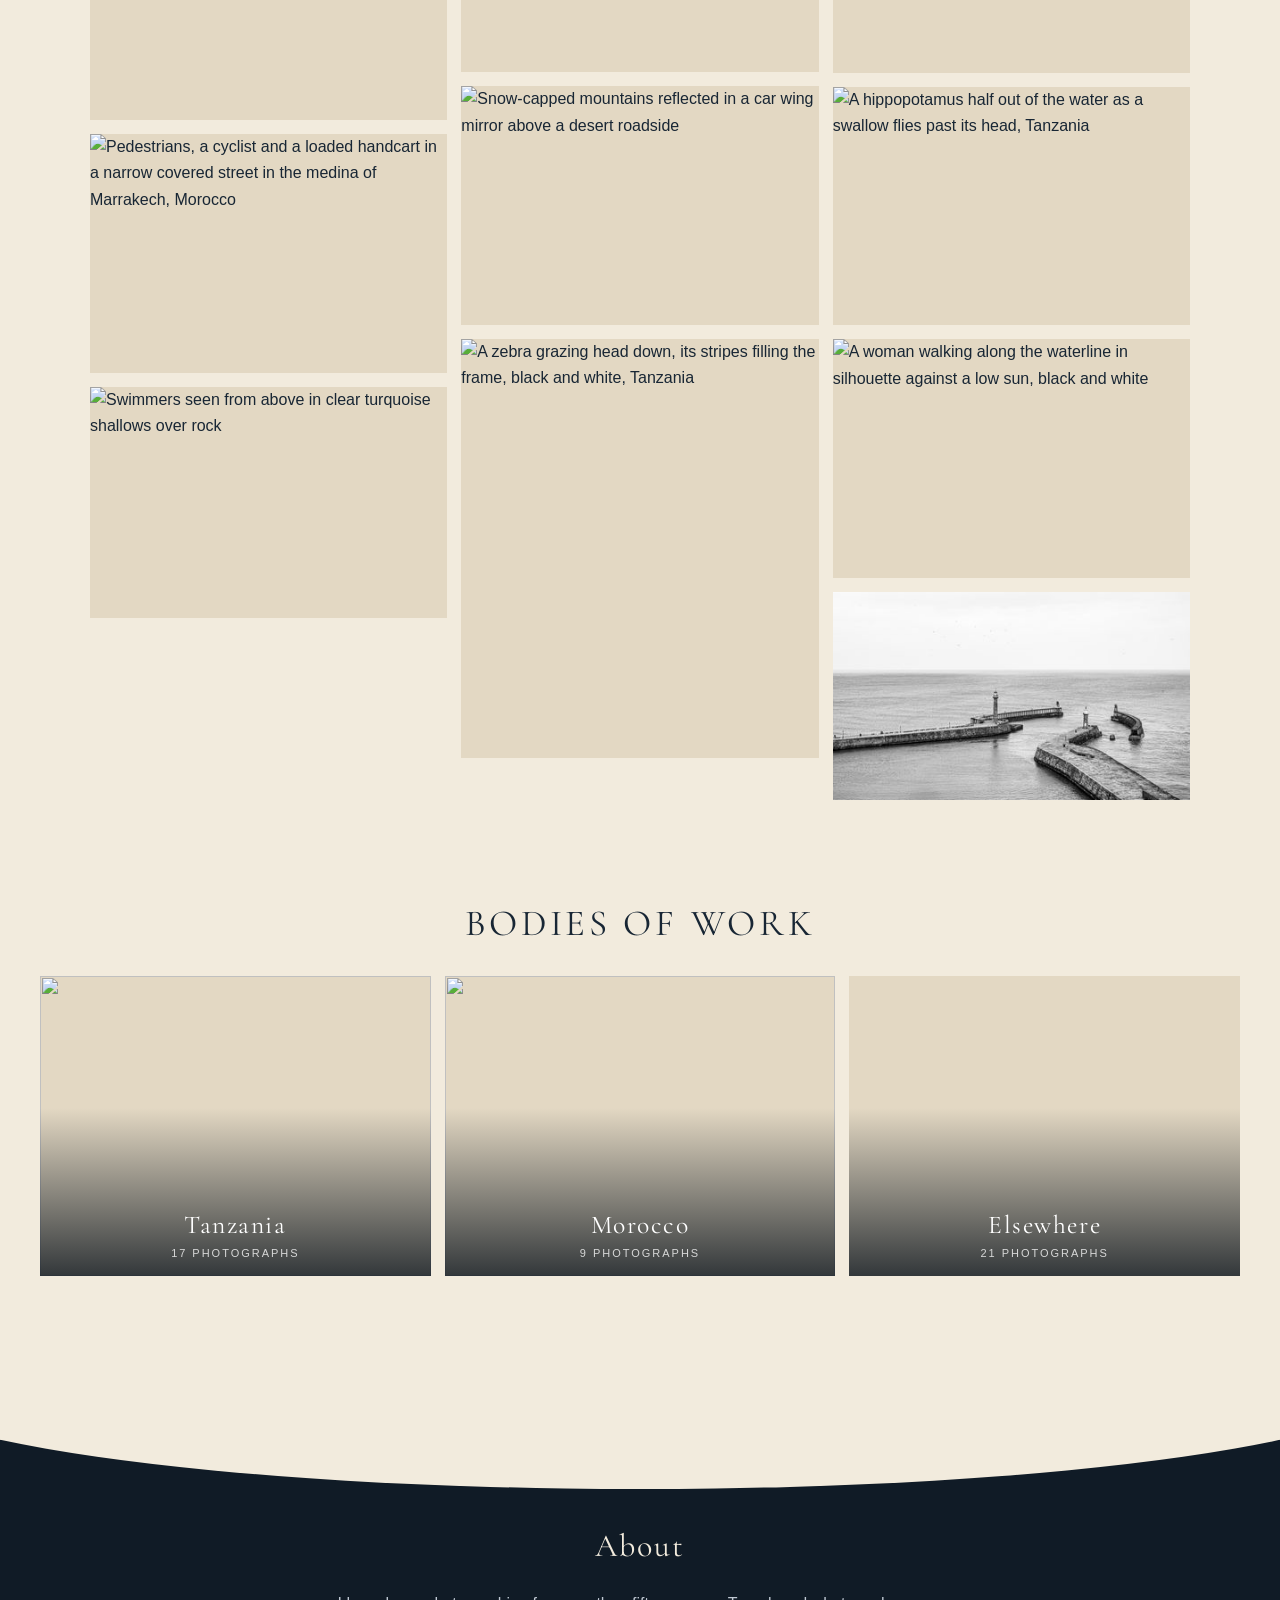
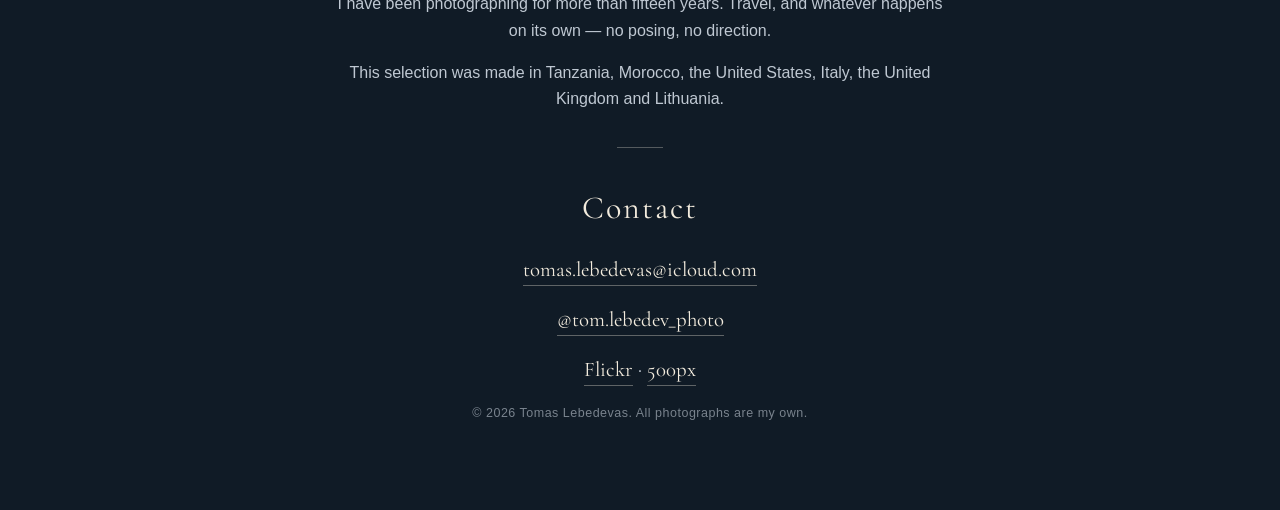
==== commit 7a9b8297: "Add five photographs to the portfolio" ====
--- a/index.html
+++ b/index.html
@@ -101,8 +101,8 @@
 <section class="sekcija" id="selected">
   <div class="sekcija__juosta sekcija__juosta--sviesi">
     <h2>Selected work</h2>
-    <p>Twelve frames I would show first.</p>
-    <span class="sekcija__kiekis">12 of 42 photographs</span>
+    <p>Thirteen frames I would show first.</p>
+    <span class="sekcija__kiekis">13 of 47 photographs</span>
   </div>
   <div class="galerija">
     <figure class="tile" role="button" tabindex="0" data-full="photos/full/Travel/DSC_0059%20%282%29.jpg">
@@ -152,6 +152,10 @@
     <figure class="tile" role="button" tabindex="0" data-full="photos/full/People/DSC_0519%20%282%29.jpg">
       <img src="photos/thumb/People/DSC_0519%20%282%29.jpg" srcset="photos/thumb-sm/People/DSC_0519%20%282%29.jpg 400w, photos/thumb/People/DSC_0519%20%282%29.jpg 700w" sizes="(max-width:620px) 100vw, (max-width:900px) 50vw, (max-width:1220px) 33vw, 380px" alt="A woman walking along the waterline in silhouette against a low sun, black and white" width="700" height="467" loading="lazy" decoding="async">
       <figcaption>Along the shore</figcaption>
+    </figure>
+    <figure class="tile" role="button" tabindex="0" data-full="photos/full/Travel/_DSC0487.jpg">
+      <img src="photos/thumb/Travel/_DSC0487.jpg" srcset="photos/thumb-sm/Travel/_DSC0487.jpg 400w, photos/thumb/Travel/_DSC0487.jpg 700w" sizes="(max-width:620px) 100vw, (max-width:900px) 50vw, (max-width:1220px) 33vw, 380px" alt="Two piers curve into calm water beneath a pale sky, in black and white" width="700" height="408" loading="lazy" decoding="async">
+      <figcaption>Out to sea</figcaption>
     </figure>
   </div>
 </section>
@@ -162,7 +166,7 @@
     <a class="kunas" href="tanzania.html">
       <img src="photos/thumb/Wildlife/DSC_0916.jpg" srcset="photos/thumb-sm/Wildlife/DSC_0916.jpg 400w, photos/thumb/Wildlife/DSC_0916.jpg 700w" sizes="(max-width:620px) 100vw, 33vw" alt="" width="700" height="560" loading="lazy" decoding="async">
       <span class="kunas__vardas">Tanzania</span>
-      <span class="kunas__kiekis">15 photographs</span>
+      <span class="kunas__kiekis">17 photographs</span>
     </a>
     <a class="kunas" href="morocco.html">
       <img src="photos/thumb/Travel/DSC_0008.jpg" srcset="photos/thumb-sm/Travel/DSC_0008.jpg 400w, photos/thumb/Travel/DSC_0008.jpg 700w" sizes="(max-width:620px) 100vw, 33vw" alt="" width="700" height="468" loading="lazy" decoding="async">
@@ -172,7 +176,7 @@
     <a class="kunas" href="elsewhere.html">
       <img src="photos/thumb/Travel/DSC_0059%20%282%29.jpg" srcset="photos/thumb-sm/Travel/DSC_0059%20%282%29.jpg 400w, photos/thumb/Travel/DSC_0059%20%282%29.jpg 700w" sizes="(max-width:620px) 100vw, 33vw" alt="" width="700" height="467" loading="lazy" decoding="async">
       <span class="kunas__vardas">Elsewhere</span>
-      <span class="kunas__kiekis">18 photographs</span>
+      <span class="kunas__kiekis">21 photographs</span>
     </a>
   </div>
 </section>
